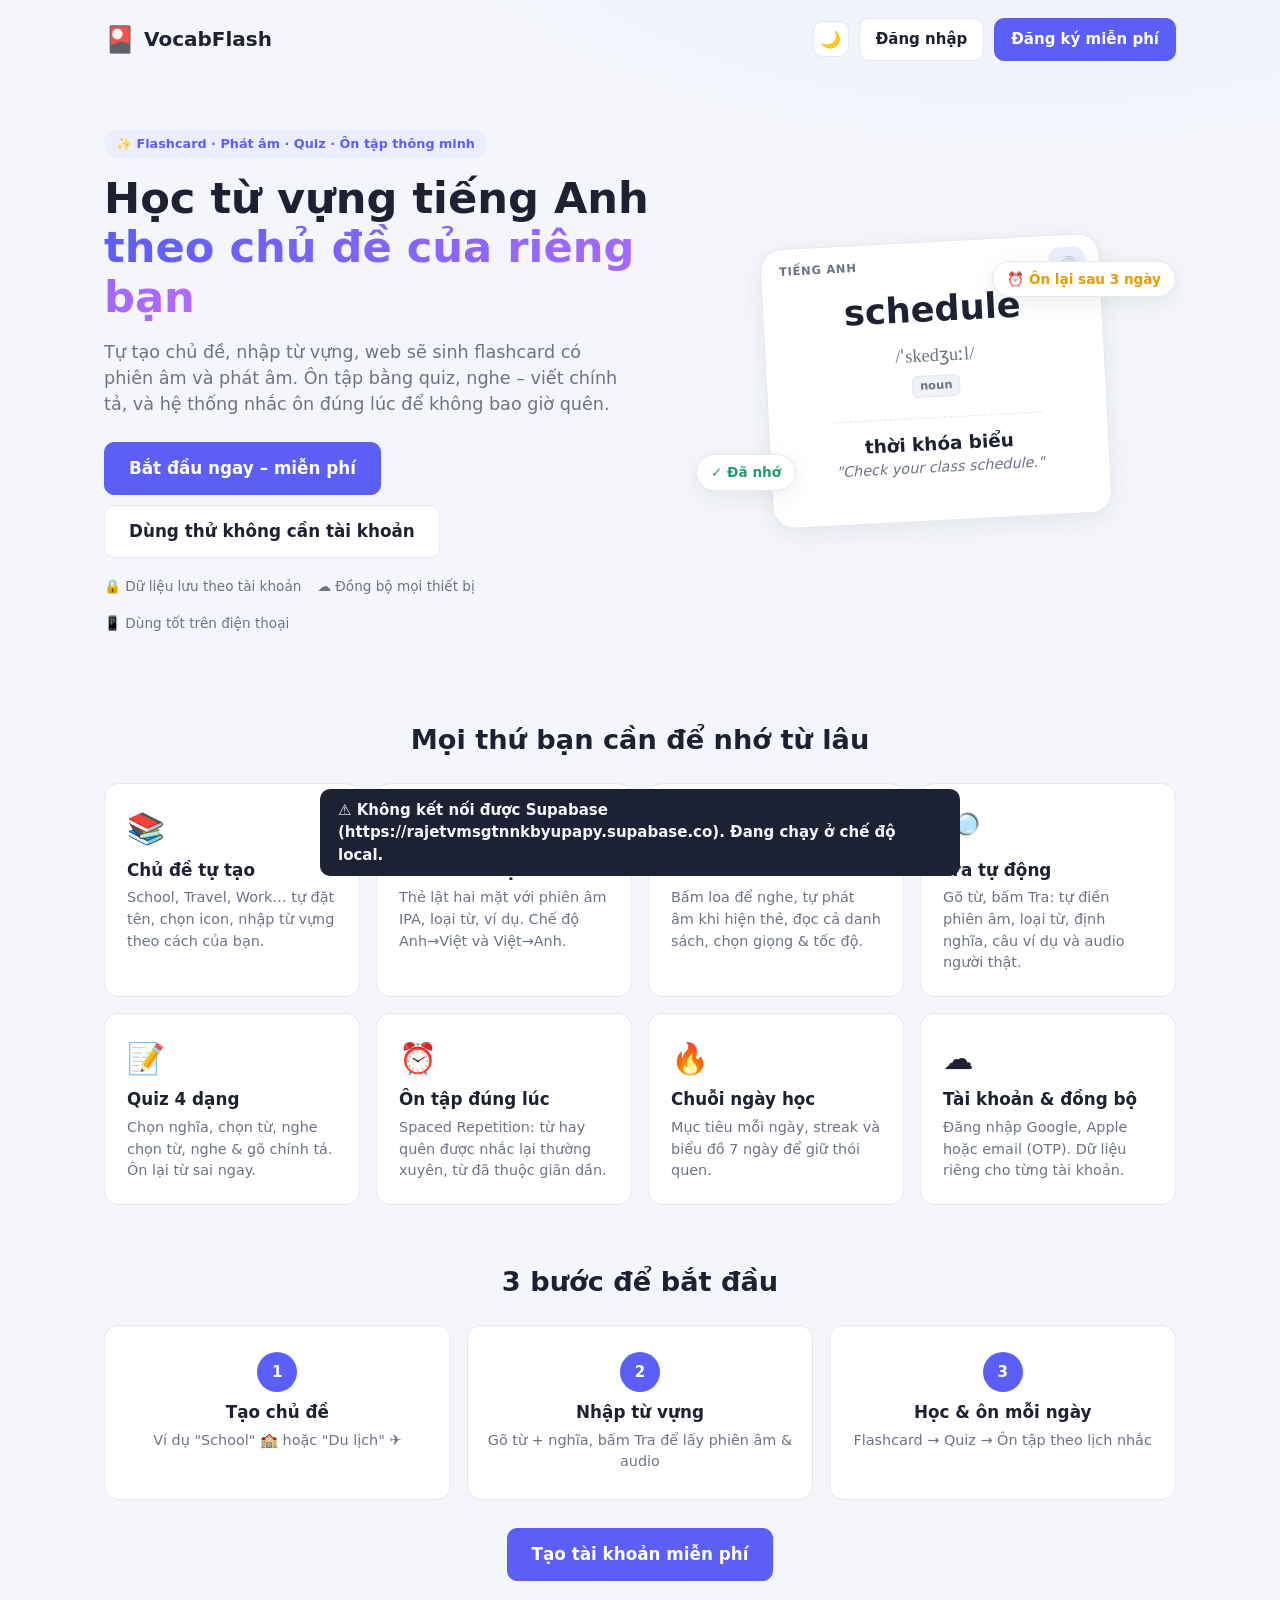
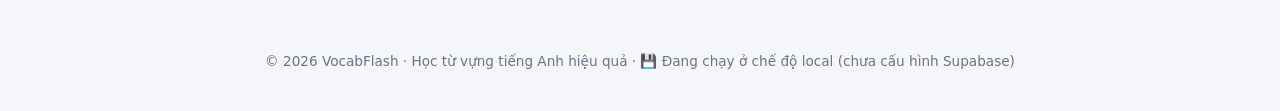
==== index.html @ 12f2288c "VocabFlash: web học từ vựng tiếng Anh (flashcard, quiz, audition, Supabase auth & sync) Co-Authored-" ====
<!DOCTYPE html>
<html lang="vi">
<head>
  <meta charset="UTF-8">
  <meta name="viewport" content="width=device-width, initial-scale=1.0">
  <meta name="description" content="VocabFlash – học từ vựng tiếng Anh theo chủ đề tự tạo với flashcard, phát âm, quiz và ôn tập thông minh.">
  <title>VocabFlash – Học từ vựng tiếng Anh</title>
  <link rel="icon" href="data:image/svg+xml,<svg xmlns='http://www.w3.org/2000/svg' viewBox='0 0 100 100'><text y='.9em' font-size='90'>🎴</text></svg>">
  <link rel="stylesheet" href="css/base.css">
  <link rel="stylesheet" href="css/layout.css">
  <link rel="stylesheet" href="css/views.css">
  <link rel="stylesheet" href="css/landing.css">
</head>
<body>
  <!-- Màn hình chờ trong lúc khôi phục phiên đăng nhập & tải dữ liệu -->
  <div id="splash"><div class="splash-logo">🎴</div><div class="splash-bar"><div></div></div></div>

  <!-- Trang công khai: giới thiệu / đăng nhập / đăng ký -->
  <div id="public" hidden></div>

  <!-- Ứng dụng (sau khi đăng nhập) -->
  <div class="app" id="app" hidden>
    <aside class="sidebar" id="sidebar">
      <div class="brand">
        <span class="brand-logo">🎴</span>
        <div>
          <div class="brand-name">VocabFlash</div>
          <div class="brand-sub">Học từ vựng tiếng Anh</div>
        </div>
      </div>

      <nav class="nav">
        <a href="#/" data-nav="home"><span>🏠</span> Trang chủ</a>
        <a href="#/review" data-nav="review"><span>⏰</span> Ôn tập hôm nay <b class="badge" id="dueBadge"></b></a>
        <a href="#/search" data-nav="search"><span>🔍</span> Tìm kiếm</a>
        <a href="#/leaderboard" data-nav="leaderboard"><span>🏆</span> Bảng xếp hạng</a>
        <a href="#/settings" data-nav="settings"><span>⚙️</span> Cài đặt</a>
      </nav>

      <div class="topics-head">
        <span>Chủ đề của tôi</span>
        <button class="btn-icon sm" id="btnNewTopic" title="Tạo chủ đề mới">＋</button>
      </div>
      <ul class="topic-list" id="topicList"></ul>

      <div class="sidebar-foot">
        <div class="sync-state" id="syncState"></div>
        <div class="user-card" id="userCard"></div>
      </div>
    </aside>

    <div class="sidebar-backdrop" id="sidebarBackdrop"></div>

    <main class="main">
      <header class="topbar">
        <button class="btn-icon" id="btnMenu" title="Menu">☰</button>
        <div class="topbar-title" id="topbarTitle">Trang chủ</div>
        <button class="btn-icon btn-theme" title="Đổi giao diện sáng/tối">🌙</button>
      </header>
      <section class="view" id="view"></section>
    </main>
  </div>

  <div id="modalRoot"></div>
  <div id="toast" class="toast"></div>

  <script type="module" src="js/main.js?v=6"></script>
</body>
</html>
---- css/base.css ----
/* ============ Tokens ============ */
:root {
  --bg: #f4f6fb;
  --surface: #ffffff;
  --surface-2: #f0f2f8;
  --border: #e3e7f0;
  --text: #1c2233;
  --muted: #6b7386;
  --primary: #5b5ff7;
  --primary-2: #7c7ffb;
  --primary-soft: #eceeff;
  --success: #22a06b;
  --success-soft: #e3f7ee;
  --danger: #e5484d;
  --danger-soft: #fde9ea;
  --warn: #e69b00;
  --warn-soft: #fff4d6;
  --shadow: 0 6px 24px rgba(28, 34, 51, 0.08);
  --radius: 14px;
  --sidebar-w: 270px;
}
:root[data-theme="dark"] {
  --bg: #0f1220;
  --surface: #181c2e;
  --surface-2: #20253a;
  --border: #2b3149;
  --text: #e8eaf3;
  --muted: #9aa1b8;
  --primary: #7f83ff;
  --primary-2: #9a9dff;
  --primary-soft: #262b4d;
  --success: #3ccf8a;
  --success-soft: #16352a;
  --danger: #ff6b70;
  --danger-soft: #3d1f22;
  --warn: #ffb52b;
  --warn-soft: #3d3012;
  --shadow: 0 6px 24px rgba(0, 0, 0, 0.35);
}

/* ============ Reset & typography ============ */
* { box-sizing: border-box; }
html, body { margin: 0; min-height: 100%; }
body {
  font-family: "Segoe UI", Inter, system-ui, -apple-system, Roboto, sans-serif;
  background: var(--bg);
  color: var(--text);
  font-size: 15px;
  line-height: 1.5;
}
a { color: inherit; text-decoration: none; }
button { font: inherit; cursor: pointer; }
input, select, textarea { font: inherit; color: inherit; }
h1, h2, h3 { margin: 0 0 .4em; line-height: 1.25; }
h1 { font-size: 1.7rem; }
h2 { font-size: 1.25rem; }
h3 { font-size: 1.05rem; }
p { margin: 0 0 .8em; }
code { background: var(--surface-2); padding: 1px 6px; border-radius: 5px; font-size: .9em; }
[hidden] { display: none !important; }
.muted { color: var(--muted); }
.small { font-size: .85rem; }
.ipa { font-family: "Charis SIL", "Doulos SIL", "Gentium Plus", "Times New Roman", serif; color: var(--muted); }
.mt { margin-top: 20px; }
.mb { margin-bottom: 20px; }
.row { display: flex; align-items: center; gap: 10px; flex-wrap: wrap; }
.row.nowrap { flex-wrap: nowrap; }
.row.between { justify-content: space-between; }
.stack { display: flex; flex-direction: column; gap: 14px; }
.grid { display: grid; gap: 16px; grid-template-columns: repeat(auto-fill, minmax(230px, 1fr)); }

/* ============ Buttons ============ */
.btn {
  display: inline-flex; align-items: center; gap: 8px;
  padding: 9px 16px; border-radius: 10px;
  border: 1px solid var(--border); background: var(--surface);
  color: var(--text); font-weight: 600; transition: .15s;
  white-space: nowrap;
}
.btn:hover { border-color: var(--primary-2); color: var(--primary); }
.btn:disabled, .btn.disabled { opacity: .5; cursor: not-allowed; }
.btn-primary { background: var(--primary); border-color: var(--primary); color: #fff; }
.btn-primary:hover { background: var(--primary-2); color: #fff; }
.btn-success { background: var(--success); border-color: var(--success); color: #fff; }
.btn-success:hover { filter: brightness(1.08); color: #fff; }
.btn-danger { background: var(--danger); border-color: var(--danger); color: #fff; }
.btn-danger:hover { filter: brightness(1.08); color: #fff; }
.btn-ghost { background: transparent; border-color: transparent; }
.btn-sm { padding: 6px 11px; font-size: .85rem; }
.btn-lg { padding: 13px 24px; font-size: 1.05rem; }
.btn-block { width: 100%; justify-content: center; padding: 12px; }
.btn-icon {
  width: 36px; height: 36px; border-radius: 10px;
  border: 1px solid var(--border); background: var(--surface);
  color: var(--text); display: inline-flex; align-items: center; justify-content: center;
  font-size: 1.05rem; transition: .15s; flex-shrink: 0;
}
.btn-icon:hover { border-color: var(--primary-2); color: var(--primary); }
.btn-icon.sm { width: 30px; height: 30px; font-size: .9rem; }
.btn-speak { color: var(--primary); border-color: transparent; background: var(--primary-soft); }
.btn-speak:hover { background: var(--primary); color: #fff; }
.btn-speak.playing { animation: pulse .8s infinite; }
@keyframes pulse { 0%,100% { transform: scale(1); } 50% { transform: scale(1.12); } }
.link { background: none; border: none; padding: 0; color: var(--primary); font-weight: 600; cursor: pointer; }
.link:hover { text-decoration: underline; }
.link:disabled { color: var(--muted); cursor: default; text-decoration: none; }

/* ============ Cards, badges, misc ============ */
.card { background: var(--surface); border: 1px solid var(--border); border-radius: var(--radius); padding: 20px; }
.pos { font-size: .72rem; padding: 1px 7px; border-radius: 6px; background: var(--surface-2); border: 1px solid var(--border); color: var(--muted); font-weight: 600; }
.lvl { display: inline-block; font-size: .72rem; padding: 2px 8px; border-radius: 999px; font-weight: 700; }
.lvl-0 { background: var(--surface-2); color: var(--muted); }
.lvl-1, .lvl-2 { background: var(--warn-soft); color: var(--warn); }
.lvl-3, .lvl-4 { background: var(--primary-soft); color: var(--primary); }
.lvl-5, .lvl-6 { background: var(--success-soft); color: var(--success); }
.kbd { font-family: monospace; font-size: .75rem; border: 1px solid var(--border); border-bottom-width: 2px; border-radius: 5px; padding: 0 5px; background: var(--surface-2); color: var(--text); }
.kbd.on-dark { background: rgba(255,255,255,.2); border-color: rgba(255,255,255,.35); color: #fff; }
.progress { height: 8px; background: var(--surface-2); border-radius: 999px; overflow: hidden; }
.progress > div { height: 100%; background: linear-gradient(90deg, var(--primary), var(--success)); border-radius: 999px; transition: width .4s; }
.empty-state { text-align: center; padding: 50px 20px; color: var(--muted); }
.empty-state .big { font-size: 3rem; margin-bottom: 8px; }
.plain-list { list-style: none; margin: 0; padding: 0; }
.plain-list li { display: flex; gap: 12px; align-items: center; padding: 10px 0; border-bottom: 1px solid var(--border); }
.plain-list li:last-child { border-bottom: none; }
.plain-list .info { flex: 1; min-width: 0; }
.avatar { border-radius: 50%; object-fit: cover; flex-shrink: 0; display: inline-flex; align-items: center; justify-content: center; }
.avatar-text { background: linear-gradient(135deg, var(--primary), #b06bff); color: #fff; font-weight: 700; }

/* ============ Forms ============ */
.field { display: flex; flex-direction: column; gap: 6px; margin-bottom: 14px; }
.field label { font-size: .85rem; font-weight: 600; color: var(--muted); }
.field input, .field select, .field textarea, .input {
  width: 100%; padding: 10px 12px; border-radius: 10px;
  border: 1px solid var(--border); background: var(--surface-2);
  outline: none; transition: .15s;
}
.field input:focus, .field select:focus, .field textarea:focus, .input:focus { border-color: var(--primary); background: var(--surface); }
.field textarea { min-height: 90px; resize: vertical; }
.field input[type="range"] { padding: 0; background: none; border: none; }
.form-grid { display: grid; grid-template-columns: 1fr 1fr; gap: 0 14px; }
.form-grid .full { grid-column: 1 / -1; }
.hint { font-size: .78rem; color: var(--muted); }
.emoji-picker { display: flex; flex-wrap: wrap; gap: 6px; }
.emoji-picker button { width: 38px; height: 38px; font-size: 1.3rem; border-radius: 9px; border: 1px solid var(--border); background: var(--surface-2); }
.emoji-picker button.active { border-color: var(--primary); background: var(--primary-soft); }
.check { display: flex; align-items: center; gap: 8px; font-size: .9rem; cursor: pointer; }
.check input { width: 17px; height: 17px; }

/* ============ Màn hình chờ ============ */
#splash { position: fixed; inset: 0; background: var(--bg); display: flex; flex-direction: column; align-items: center; justify-content: center; gap: 18px; z-index: 500; transition: opacity .3s; }
#splash.hide { opacity: 0; pointer-events: none; }
.splash-logo { font-size: 3.2rem; animation: float 1.6s ease-in-out infinite; }
.splash-bar { width: 140px; height: 5px; background: var(--surface-2); border-radius: 999px; overflow: hidden; }
.splash-bar > div { width: 40%; height: 100%; background: var(--primary); border-radius: 999px; animation: slide 1.1s ease-in-out infinite; }
@keyframes slide { 0% { transform: translateX(-100%); } 100% { transform: translateX(350%); } }
@keyframes float { 0%,100% { translate: 0 0; } 50% { translate: 0 -8px; } }

/* ============ Modal & toast ============ */
.modal-backdrop {
  position: fixed; inset: 0; background: rgba(10, 12, 25, .55);
  display: flex; align-items: center; justify-content: center; z-index: 100; padding: 16px;
  animation: fade .15s;
}
.modal {
  background: var(--surface); border-radius: 18px; width: 100%; max-width: 560px;
  max-height: 92vh; overflow-y: auto; padding: 24px; box-shadow: var(--shadow);
  animation: pop .18s;
}
.modal h2 { margin-bottom: 16px; }
.modal-actions { display: flex; justify-content: flex-end; gap: 10px; margin-top: 8px; flex-wrap: wrap; }
@keyframes fade { from { opacity: 0; } }
@keyframes pop { from { transform: translateY(12px) scale(.98); opacity: 0; } }

.toast {
  position: fixed; bottom: 24px; left: 50%; transform: translateX(-50%) translateY(20px);
  background: var(--text); color: var(--bg); padding: 10px 18px; border-radius: 10px;
  font-weight: 600; opacity: 0; pointer-events: none; transition: .25s; z-index: 200; max-width: 90vw;
}
.toast.show { opacity: 1; transform: translateX(-50%) translateY(0); }

@media (max-width: 860px) {
  .form-grid { grid-template-columns: 1fr; }
}
---- css/layout.css ----
/* ============ Khung ứng dụng: sidebar + nội dung ============ */
.app { display: flex; min-height: 100vh; }
.sidebar {
  width: var(--sidebar-w);
  background: var(--surface);
  border-right: 1px solid var(--border);
  display: flex;
  flex-direction: column;
  position: sticky;
  top: 0;
  height: 100vh;
  overflow-y: auto;
  flex-shrink: 0;
  z-index: 20;
}
.main { flex: 1; min-width: 0; display: flex; flex-direction: column; }
.topbar {
  display: flex; align-items: center; gap: 12px;
  padding: 12px 20px;
  background: var(--surface);
  border-bottom: 1px solid var(--border);
  position: sticky; top: 0; z-index: 10;
}
.topbar-title { flex: 1; font-weight: 600; font-size: 1.05rem; }
#btnMenu { display: none; }
.view { padding: 24px; max-width: 1100px; width: 100%; margin: 0 auto; }

/* Sidebar */
.brand { display: flex; align-items: center; gap: 12px; padding: 18px 20px 12px; }
.brand-logo { font-size: 2rem; }
.brand-name { font-weight: 700; font-size: 1.15rem; }
.brand-sub { font-size: .8rem; color: var(--muted); }
.nav { padding: 6px 12px; display: flex; flex-direction: column; gap: 2px; }
.nav a, .topic-list a {
  display: flex; align-items: center; gap: 10px;
  padding: 9px 12px; border-radius: 10px;
  color: var(--text); font-weight: 500;
}
.nav a:hover, .topic-list a:hover { background: var(--surface-2); }
.nav a.active, .topic-list a.active { background: var(--primary-soft); color: var(--primary); }
.badge {
  margin-left: auto; background: var(--danger); color: #fff;
  border-radius: 999px; padding: 0 8px; font-size: .75rem; font-weight: 700; line-height: 20px;
}
.badge:empty { display: none; }
.topics-head {
  display: flex; align-items: center; justify-content: space-between;
  padding: 18px 20px 6px; font-size: .78rem; font-weight: 700;
  color: var(--muted); text-transform: uppercase; letter-spacing: .06em;
}
.topic-list { list-style: none; margin: 0; padding: 0 12px 12px; flex: 1; }
.topic-list .t-icon { font-size: 1.15rem; width: 26px; text-align: center; }
.topic-list .t-name { flex: 1; overflow: hidden; text-overflow: ellipsis; white-space: nowrap; }
.topic-list .t-count { font-size: .75rem; color: var(--muted); }
.topic-list .empty { padding: 8px 12px; color: var(--muted); font-size: .85rem; }

.sidebar-foot { border-top: 1px solid var(--border); padding: 10px 12px 14px; margin-top: auto; }
.sync-state { font-size: .75rem; color: var(--muted); padding: 4px 8px 8px; display: flex; gap: 6px; align-items: center; }
.sync-state[data-state="error"] { color: var(--danger); cursor: pointer; }
.sync-state[data-state="synced"] { color: var(--success); }
.user-card { display: flex; align-items: center; gap: 6px; }
.user-link { display: flex; align-items: center; gap: 10px; flex: 1; min-width: 0; padding: 6px 8px; border-radius: 10px; }
.user-link:hover { background: var(--surface-2); }
.user-info { display: flex; flex-direction: column; min-width: 0; line-height: 1.25; }
.user-info b { font-size: .9rem; overflow: hidden; text-overflow: ellipsis; white-space: nowrap; }
.user-info small { font-size: .74rem; color: var(--muted); overflow: hidden; text-overflow: ellipsis; white-space: nowrap; }

/* ============ Responsive ============ */
@media (max-width: 860px) {
  .sidebar { position: fixed; left: 0; top: 0; transform: translateX(-100%); transition: transform .25s; box-shadow: var(--shadow); }
  .sidebar.open { transform: translateX(0); }
  .sidebar-backdrop { position: fixed; inset: 0; background: rgba(0,0,0,.4); z-index: 15; display: none; }
  .sidebar-backdrop.show { display: block; }
  #btnMenu { display: inline-flex; }
  .view { padding: 16px; }
}
---- css/views.css ----
/* ============ Chung cho các trang ============ */
.page-head { display: flex; align-items: flex-start; justify-content: space-between; gap: 16px; flex-wrap: wrap; margin-bottom: 20px; }
.page-head h1 { display: flex; align-items: center; gap: 10px; }
.toolbar { display: flex; gap: 10px; flex-wrap: wrap; align-items: center; margin-bottom: 16px; }
.toolbar .input { max-width: 300px; }
.toolbar select.input { max-width: 190px; width: auto; }

/* ============ Trang chủ ============ */
.stats { display: grid; grid-template-columns: repeat(auto-fit, minmax(150px, 1fr)); gap: 14px; margin-bottom: 24px; }
.stat { background: var(--surface); border: 1px solid var(--border); border-radius: var(--radius); padding: 16px 18px; }
.stat .n { font-size: 1.8rem; font-weight: 700; line-height: 1.1; }
.stat .l { font-size: .82rem; color: var(--muted); margin-top: 4px; }
.stat.accent .n { color: var(--primary); }
.stat.good .n { color: var(--success); }
.stat.warn .n { color: var(--warn); }

.dash-grid { display: grid; grid-template-columns: 1fr 1fr; gap: 16px; margin-bottom: 20px; }
.goal-card { display: flex; align-items: center; gap: 20px; }
.goal-ring {
  --p: 0; width: 104px; height: 104px; border-radius: 50%; flex-shrink: 0;
  background: conic-gradient(var(--primary) calc(var(--p) * 1%), var(--surface-2) 0);
  display: grid; place-items: center;
}
.goal-ring > div { width: 82px; height: 82px; border-radius: 50%; background: var(--surface); display: flex; flex-direction: column; align-items: center; justify-content: center; line-height: 1; }
.goal-ring b { font-size: 1.5rem; }
.goal-ring small { color: var(--muted); font-size: .75rem; margin-top: 3px; }
.streak { margin-top: 6px; font-weight: 600; color: var(--warn); }
.week-bars { display: flex; gap: 8px; align-items: flex-end; height: 110px; padding-top: 6px; }
.week-bars .wb { flex: 1; display: flex; flex-direction: column; align-items: center; justify-content: flex-end; height: 100%; gap: 6px; }
.week-bars .bar { width: 100%; max-width: 34px; background: var(--primary-soft); border-radius: 6px 6px 3px 3px; min-height: 4px; transition: height .4s; }
.week-bars .wb.today .bar { background: var(--primary); }
.week-bars span { font-size: .72rem; color: var(--muted); }

.topic-card { cursor: pointer; transition: .15s; display: flex; flex-direction: column; gap: 10px; }
.topic-card:hover { transform: translateY(-2px); box-shadow: var(--shadow); border-color: var(--primary-2); }
.topic-card .icon { font-size: 2.2rem; }
.topic-card .name { font-weight: 700; font-size: 1.05rem; }
.topic-card .desc { color: var(--muted); font-size: .85rem; min-height: 1.3em; }
.topic-card .meta { display: flex; justify-content: space-between; font-size: .8rem; color: var(--muted); }

/* ============ Bảng từ vựng ============ */
.table-wrap { overflow-x: auto; background: var(--surface); border: 1px solid var(--border); border-radius: var(--radius); }
table { width: 100%; border-collapse: collapse; min-width: 720px; }
th, td { padding: 11px 14px; text-align: left; border-bottom: 1px solid var(--border); vertical-align: top; }
th { font-size: .78rem; text-transform: uppercase; letter-spacing: .05em; color: var(--muted); background: var(--surface-2); }
tr:last-child td { border-bottom: none; }
tbody tr:hover { background: var(--surface-2); }
td .word { font-weight: 700; font-size: 1.02rem; }
td .ex { font-size: .85rem; color: var(--muted); font-style: italic; }
td .actions { display: flex; gap: 6px; }

/* ============ Flashcard ============ */
.fc-wrap { max-width: 680px; margin: 0 auto; }
.fc-top { display: flex; justify-content: space-between; align-items: center; margin-bottom: 14px; flex-wrap: wrap; gap: 10px; }
.fc-scene { perspective: 1400px; height: 340px; margin: 10px 0 18px; }
.fc-card { position: relative; width: 100%; height: 100%; cursor: pointer; transform-style: preserve-3d; transition: transform .55s cubic-bezier(.4,.2,.2,1); }
.fc-card.flipped { transform: rotateY(180deg); }
.fc-face {
  position: absolute; inset: 0; backface-visibility: hidden; -webkit-backface-visibility: hidden;
  background: var(--surface); border: 1px solid var(--border); border-radius: 22px;
  box-shadow: var(--shadow); padding: 30px;
  display: flex; flex-direction: column; align-items: center; justify-content: center; text-align: center; gap: 8px;
}
.fc-face.back { transform: rotateY(180deg); background: linear-gradient(160deg, var(--surface), var(--primary-soft)); }
.fc-face .tag { position: absolute; top: 14px; left: 18px; font-size: .75rem; color: var(--muted); font-weight: 600; text-transform: uppercase; letter-spacing: .06em; }
.fc-face .w { font-size: 2.4rem; font-weight: 800; line-height: 1.15; overflow-wrap: anywhere; }
.fc-face .w.long { font-size: 1.8rem; }
.fc-face .w.xlong { font-size: 1.35rem; }
.fc-face .m.long { font-size: 1.3rem; }
.fc-face .m.xlong { font-size: 1.1rem; }
.fc-face .ipa { font-size: 1.25rem; }
.fc-face .m { font-size: 1.6rem; font-weight: 700; }
.fc-face .ex { color: var(--muted); font-style: italic; margin-top: 6px; }
.fc-face .exvi { color: var(--muted); font-size: .9rem; }
.fc-face .hint { position: absolute; bottom: 12px; font-size: .75rem; color: var(--muted); }
.fc-controls { display: flex; justify-content: center; gap: 10px; flex-wrap: wrap; }
.fc-rate { display: flex; justify-content: center; gap: 12px; margin-top: 14px; }
.fc-rate .btn { min-width: 150px; justify-content: center; }
.fc-done { text-align: center; padding: 40px 20px; }
.fc-done .big { font-size: 3.5rem; }

/* ============ Quiz ============ */
.quiz-wrap { max-width: 720px; margin: 0 auto; }
.mode-grid { display: grid; grid-template-columns: repeat(auto-fill, minmax(200px, 1fr)); gap: 12px; }
.mode-card { cursor: pointer; text-align: left; border: 2px solid var(--border); background: var(--surface); border-radius: var(--radius); padding: 16px; transition: .15s; color: var(--text); }
.mode-card:hover, .mode-card.active { border-color: var(--primary); background: var(--primary-soft); }
.mode-card .ic { font-size: 1.8rem; }
.mode-card .t { font-weight: 700; margin-top: 6px; }
.mode-card .d { font-size: .82rem; color: var(--muted); }
.q-card { text-align: center; padding: 34px 24px; }
.q-prompt { font-size: 2rem; font-weight: 800; margin: 8px 0; display: flex; align-items: center; justify-content: center; gap: 10px; flex-wrap: wrap; line-height: 1.2; }
.q-prompt.long { font-size: 1.5rem; }
.q-prompt.xlong { font-size: 1.2rem; }
.q-big-speak { width: 64px; height: 64px; font-size: 1.8rem; border-radius: 50%; }
.q-sub { color: var(--muted); font-size: 1rem; margin-bottom: 20px; }
.q-options { display: grid; grid-template-columns: 1fr 1fr; gap: 10px; margin-top: 10px; }
.q-opt { display: flex; align-items: center; gap: 10px; padding: 12px 14px; border-radius: 12px; border: 2px solid var(--border); background: var(--surface-2); color: var(--text); font-weight: 600; font-size: 1rem; transition: .15s; text-align: left; }
.q-opt .q-num { width: 24px; height: 24px; border-radius: 7px; background: var(--surface); border: 1px solid var(--border); font-size: .75rem; display: inline-flex; align-items: center; justify-content: center; color: var(--muted); flex-shrink: 0; }
.q-opt:hover:not(:disabled) { border-color: var(--primary); }
.q-opt.correct { border-color: var(--success); background: var(--success-soft); color: var(--success); }
.q-opt.wrong { border-color: var(--danger); background: var(--danger-soft); color: var(--danger); }
.q-opt:disabled { cursor: default; }
.q-input { font-size: 1.4rem; text-align: center; padding: 14px; max-width: 420px; margin: 0 auto; }
.q-input.is-ok { border-color: var(--success); background: var(--success-soft); }
.q-input.is-bad { border-color: var(--danger); background: var(--danger-soft); }

/* Ô phản hồi sau khi trả lời + nút câu tiếp */
.q-feedback {
  display: flex; align-items: center; justify-content: space-between; gap: 16px;
  margin-top: 22px; padding: 14px 18px; border-radius: 14px; text-align: left;
  border: 1px solid; animation: pop .2s;
}
.q-feedback.ok { background: var(--success-soft); border-color: var(--success); }
.q-feedback.bad { background: var(--danger-soft); border-color: var(--danger); }
.q-feedback .q-fb-title { font-weight: 700; font-size: 1.05rem; }
.q-feedback.ok .q-fb-title { color: var(--success); }
.q-feedback.bad .q-fb-title { color: var(--danger); }
.q-feedback .q-fb-ans { font-size: .92rem; margin-top: 2px; }
.q-feedback .btn { flex-shrink: 0; padding: 11px 20px; }

.result-score { font-size: 3.6rem; font-weight: 800; color: var(--primary); }
.result-list { text-align: left; margin-top: 16px; }

/* ============ Tìm kiếm / hồ sơ ============ */
.topic-tag { font-size: .75rem; color: var(--primary); font-weight: 600; }
.profile-head { display: flex; align-items: center; gap: 20px; flex-wrap: wrap; }

@media (max-width: 860px) {
  .dash-grid { grid-template-columns: 1fr; }
  .q-options { grid-template-columns: 1fr; }
  .q-feedback { flex-direction: column; align-items: stretch; }
  .q-feedback .btn { justify-content: center; }
  .fc-scene { height: 300px; }
  .fc-face .w { font-size: 1.9rem; }
  .fc-rate .btn { min-width: 0; flex: 1; }
}

/* ============ Tính năng bổ sung ============ */
mark { background: var(--warn-soft); color: inherit; border-radius: 3px; padding: 0 2px; }
.star { color: var(--muted); border-color: transparent; background: transparent; font-size: 1rem; }
.star.on { color: var(--warn); }
.star:hover { border-color: var(--warn); color: var(--warn); }
.fc-tools { position: absolute; top: 12px; right: 14px; display: flex; gap: 8px; align-items: center; }
.fc-tools .star { background: var(--surface-2); border: 1px solid var(--border); font-size: 1.15rem; }
.fc-tools .star.on { background: var(--warn-soft); border-color: var(--warn); }
.mic-row { display: flex; align-items: center; gap: 10px; margin-top: 14px; flex-wrap: wrap; justify-content: center; }
.mic-result { font-size: .85rem; color: var(--muted); }
.mic-result.ok { color: var(--success); font-weight: 600; }
.mic-result.bad { color: var(--danger); }
.btn.listening { border-color: var(--danger); color: var(--danger); animation: pulse .9s infinite; }
.quick-actions { display: flex; gap: 10px; flex-wrap: wrap; }
.qa { display: inline-flex; align-items: center; gap: 8px; padding: 9px 14px; border-radius: 999px; border: 1px solid var(--border); background: var(--surface); color: var(--text); font-weight: 600; font-size: .9rem; cursor: pointer; transition: .15s; }
.qa:hover { border-color: var(--primary); color: var(--primary); }
.qa span { font-size: 1.1rem; }
.qa small { background: var(--surface-2); border-radius: 999px; padding: 0 7px; font-size: .75rem; color: var(--muted); }
.cloze-sentence { font-size: 1.35rem; font-weight: 600; line-height: 1.5; margin: 8px 0 10px; }
.cloze-blank { display: inline-block; border-bottom: 3px solid var(--primary); color: var(--primary); letter-spacing: 2px; padding: 0 4px; }
.lib-grid { display: grid; gap: 10px; }
.lib-card { display: flex; align-items: center; gap: 12px; padding: 12px 14px; border: 1px solid var(--border); border-radius: 12px; background: var(--surface-2); }
.lib-ic { font-size: 1.8rem; }
.lib-info { flex: 1; min-width: 0; }
.match-grid { display: grid; grid-template-columns: repeat(4, 1fr); gap: 10px; }
.match-card { min-height: 72px; padding: 10px; border-radius: 12px; border: 2px solid var(--border); background: var(--surface); color: var(--text); font-weight: 600; font-size: .95rem; transition: .15s; display: flex; align-items: center; justify-content: center; text-align: center; line-height: 1.3; }
.match-card.en { background: var(--primary-soft); }
.match-card:hover { border-color: var(--primary); }
.match-card.sel { border-color: var(--primary); box-shadow: 0 0 0 3px var(--primary-soft); transform: scale(1.03); }
.match-card.bad { border-color: var(--danger); background: var(--danger-soft); animation: shake .35s; }
.match-card.done { opacity: 0; pointer-events: none; transform: scale(.85); transition: .4s; }
@keyframes shake { 0%,100% { transform: translateX(0); } 25% { transform: translateX(-5px); } 75% { transform: translateX(5px); } }
@media (max-width: 860px) { .match-grid { grid-template-columns: repeat(3, 1fr); } .match-card { font-size: .85rem; min-height: 64px; } }

/* Segmented control */
.seg { display: inline-flex; background: var(--surface-2); border-radius: 12px; padding: 4px; gap: 2px; }
.seg button { border: none; background: transparent; color: var(--muted); font-weight: 600; padding: 7px 14px; border-radius: 9px; display: inline-flex; align-items: center; gap: 6px; }
.seg button small { background: var(--surface); border-radius: 999px; padding: 0 7px; font-size: .72rem; }
.seg button.active { background: var(--surface); color: var(--text); box-shadow: 0 1px 4px rgba(0,0,0,.08); }
.seg button.active small { background: var(--primary-soft); color: var(--primary); }
/* Bảng xếp hạng */
.lb-list { list-style: none; margin: 0; padding: 0; }
.lb-list li { display: flex; align-items: center; gap: 12px; padding: 10px 12px; border-radius: 12px; }
.lb-list li:nth-child(odd) { background: var(--surface-2); }
.lb-list li.me { outline: 2px solid var(--primary); background: var(--primary-soft); }
.lb-rank { width: 34px; text-align: center; font-weight: 800; font-size: 1.05rem; color: var(--muted); }
.lb-rank.top { font-size: 1.4rem; }
.lb-name { flex: 1; min-width: 0; overflow: hidden; text-overflow: ellipsis; white-space: nowrap; font-weight: 600; }
.lb-name small { display: block; color: var(--muted); font-weight: 400; font-size: .75rem; }
.lb-score { font-weight: 800; color: var(--primary); font-size: 1.05rem; white-space: nowrap; }
.lb-score small { color: var(--muted); font-weight: 500; font-size: .75rem; }

/* ============ Audition ============ */
.audition-btn { display: flex; align-items: center; gap: 16px; padding: 14px 18px; margin: -6px 0 18px; border-radius: 16px;
  background: linear-gradient(120deg, var(--primary), #b06bff); color: #fff; box-shadow: 0 8px 24px rgba(91, 95, 247, .3); transition: .15s; }
.audition-btn:hover { transform: translateY(-2px); box-shadow: 0 12px 28px rgba(91, 95, 247, .4); }
.audition-btn.disabled { opacity: .5; pointer-events: none; }
.audition-btn .au-ic { font-size: 2rem; }
.audition-btn .au-text { flex: 1; display: flex; flex-direction: column; line-height: 1.3; }
.audition-btn .au-text small { opacity: .85; font-size: .8rem; }
.audition-btn .au-go { background: rgba(255,255,255,.2); border: 1px solid rgba(255,255,255,.4); border-radius: 999px; padding: 8px 16px; font-weight: 700; white-space: nowrap; }
.au-stage { text-align: center; padding: 40px 24px; margin: 18px 0; border-radius: 22px; transition: .3s; }
.au-stage.speaking { border-color: var(--primary); box-shadow: 0 0 0 4px var(--primary-soft); }
.au-word { font-size: 2.6rem; font-weight: 800; line-height: 1.15; overflow-wrap: anywhere; }
.au-word.long { font-size: 1.9rem; } .au-word.xlong { font-size: 1.4rem; }
.au-stage .ipa { font-size: 1.3rem; margin-top: 4px; }
.au-meaning { margin-top: 10px; font-size: 1.15rem; color: var(--muted); }
.au-dots { display: flex; justify-content: center; gap: 8px; margin-top: 18px; }
.au-dots span { width: 12px; height: 12px; border-radius: 50%; background: var(--surface-2); border: 1px solid var(--border); transition: .2s; }
.au-dots span.on { background: var(--primary); border-color: var(--primary); transform: scale(1.15); }
.au-controls { display: flex; justify-content: center; align-items: center; gap: 16px; margin-bottom: 18px; }
.au-controls .btn-icon { width: 48px; height: 48px; font-size: 1.3rem; border-radius: 50%; }
.au-play { width: 68px !important; height: 68px !important; font-size: 1.8rem !important; background: var(--primary); color: #fff; border-color: var(--primary); }
.au-play:hover { background: var(--primary-2); color: #fff; }
.au-play.playing { animation: pulse 1.2s infinite; }
.au-settings { display: grid; gap: 12px; }
.au-set label { font-size: .85rem; font-weight: 600; color: var(--muted); display: block; margin-bottom: 4px; }
.au-set input[type="range"] { width: 100%; }
.au-set.row { gap: 8px 20px; }
.au-set.row label.check { display: flex; margin: 0; color: var(--text); font-weight: 500; }
@media (max-width: 860px) { .audition-btn { flex-wrap: wrap; } .audition-btn .au-go { width: 100%; text-align: center; } }
---- css/landing.css ----
/* ============ Trang giới thiệu ============ */
body.public { background: radial-gradient(1200px 600px at 80% -10%, var(--primary-soft), transparent 60%), var(--bg); }
#public { max-width: 1120px; margin: 0 auto; padding: 0 24px 40px; }
.land-nav { display: flex; align-items: center; justify-content: space-between; padding: 18px 0; gap: 12px; flex-wrap: wrap; }
.land-brand { display: inline-flex; align-items: center; gap: 8px; font-weight: 800; font-size: 1.25rem; }
.land-brand span { font-size: 1.6rem; }

.hero { display: grid; grid-template-columns: 1.15fr 1fr; gap: 40px; align-items: center; padding: 50px 0 60px; }
.pill { display: inline-block; font-size: .8rem; font-weight: 600; color: var(--primary); background: var(--primary-soft); border-radius: 999px; padding: 5px 12px; margin-bottom: 16px; }
.hero h1 { font-size: 2.7rem; line-height: 1.15; margin-bottom: 16px; }
.hero .grad { background: linear-gradient(90deg, var(--primary), #b06bff); -webkit-background-clip: text; background-clip: text; color: transparent; }
.hero p { font-size: 1.1rem; color: var(--muted); max-width: 520px; }
.hero-cta { margin-top: 24px; }
.hero-proof { margin-top: 18px; gap: 16px; }

.hero-card { position: relative; display: flex; justify-content: center; }
.demo-card {
  position: relative; width: 340px; height: 280px; background: var(--surface); border: 1px solid var(--border);
  border-radius: 22px; box-shadow: var(--shadow); padding: 30px; display: flex; flex-direction: column; align-items: center; justify-content: center; gap: 6px;
  transform: rotate(-3deg); animation: float 5s ease-in-out infinite;
}
.demo-card .tag { position: absolute; top: 14px; left: 18px; font-size: .72rem; color: var(--muted); font-weight: 700; letter-spacing: .06em; }
.demo-card .speak { position: absolute; top: 12px; right: 14px; width: 36px; height: 36px; border-radius: 10px; background: var(--primary-soft); color: var(--primary); display: grid; place-items: center; }
.demo-card .w { font-size: 2.2rem; font-weight: 800; }
.demo-card .ipa { font-size: 1.15rem; }
.demo-back { margin-top: 14px; padding-top: 12px; border-top: 1px dashed var(--border); text-align: center; }
.demo-back .m { font-weight: 700; font-size: 1.15rem; }
.demo-back .ex { color: var(--muted); font-style: italic; font-size: .9rem; }
.demo-chip { position: absolute; background: var(--surface); border: 1px solid var(--border); border-radius: 999px; padding: 7px 14px; font-weight: 700; font-size: .85rem; box-shadow: var(--shadow); }
.demo-chip.c1 { left: 0; bottom: 30px; color: var(--success); animation: float 4s ease-in-out infinite reverse; }
.demo-chip.c2 { right: 0; top: 20px; color: var(--warn); animation: float 6s ease-in-out infinite; }

.features, .how { padding: 30px 0; }
.features h2, .how h2 { text-align: center; font-size: 1.7rem; margin-bottom: 26px; }
.feature-grid { display: grid; grid-template-columns: repeat(auto-fill, minmax(240px, 1fr)); gap: 16px; }
.feature { background: var(--surface); border: 1px solid var(--border); border-radius: var(--radius); padding: 22px; transition: .15s; }
.feature:hover { transform: translateY(-3px); box-shadow: var(--shadow); }
.feature .ic { font-size: 1.9rem; margin-bottom: 8px; }
.feature p { color: var(--muted); font-size: .9rem; margin: 0; }
.steps { display: grid; grid-template-columns: repeat(3, 1fr); gap: 16px; }
.step { text-align: center; background: var(--surface); border: 1px solid var(--border); border-radius: var(--radius); padding: 26px 18px; }
.step span { display: inline-grid; place-items: center; width: 40px; height: 40px; border-radius: 50%; background: var(--primary); color: #fff; font-weight: 800; margin-bottom: 10px; }
.step p { color: var(--muted); font-size: .9rem; margin: 0; }
.land-footer { text-align: center; padding: 40px 0 0; }

/* ============ Đăng nhập / đăng ký ============ */
.auth-wrap { max-width: 440px; margin: 0 auto; padding: 40px 0; display: flex; flex-direction: column; align-items: center; gap: 22px; }
.auth-card { width: 100%; background: var(--surface); border: 1px solid var(--border); border-radius: 20px; padding: 26px; box-shadow: var(--shadow); }
.auth-tabs { display: flex; background: var(--surface-2); border-radius: 12px; padding: 4px; margin-bottom: 20px; }
.auth-tabs a { flex: 1; text-align: center; padding: 8px; border-radius: 9px; font-weight: 600; color: var(--muted); }
.auth-tabs a.active { background: var(--surface); color: var(--text); box-shadow: 0 1px 4px rgba(0,0,0,.08); }
.providers { display: flex; flex-direction: column; gap: 10px; margin-top: 18px; }
.btn-provider { justify-content: center; padding: 11px; }
.divider { display: flex; align-items: center; gap: 12px; margin: 18px 0 14px; color: var(--muted); font-size: .8rem; }
.divider::before, .divider::after { content: ""; flex: 1; height: 1px; background: var(--border); }
.method-toggle { display: flex; gap: 8px; margin-bottom: 14px; }
.method-toggle button { flex: 1; padding: 8px; border-radius: 10px; border: 1px solid var(--border); background: var(--surface-2); color: var(--muted); font-weight: 600; font-size: .85rem; }
.method-toggle button.active { border-color: var(--primary); background: var(--primary-soft); color: var(--primary); }
.otp-head { font-size: .9rem; margin-bottom: 12px; color: var(--muted); }
.otp-input { text-align: center; font-size: 1.5rem; letter-spacing: .35em; font-weight: 700; }
.demo-otp { background: var(--warn-soft); color: var(--warn); border-radius: 10px; padding: 10px 12px; font-size: .9rem; margin-bottom: 12px; }
.demo-otp b { font-size: 1.15rem; letter-spacing: .15em; }
.auth-msg { margin-top: 12px; padding: 10px 12px; border-radius: 10px; font-size: .9rem; font-weight: 600; }
.auth-msg.error { background: var(--danger-soft); color: var(--danger); }
.auth-msg.ok { background: var(--success-soft); color: var(--success); }
.auth-foot { margin-top: 18px; text-align: center; font-size: .88rem; color: var(--muted); display: flex; justify-content: center; gap: 8px; flex-wrap: wrap; }
.auth-foot a { color: var(--primary); font-weight: 600; }
.auth-mode { text-align: center; max-width: 440px; }
#authForm .hint { text-align: center; margin: 10px 0 0; }

@media (max-width: 860px) {
  #public { padding: 0 16px 30px; }
  .hero { grid-template-columns: 1fr; padding: 24px 0 40px; gap: 30px; }
  .hero h1 { font-size: 2rem; }
  .hero-card { order: -1; }
  .demo-card { width: 300px; height: 250px; }
  .steps { grid-template-columns: 1fr; }
  .land-nav nav .btn:not(.btn-primary) { display: none; }
}
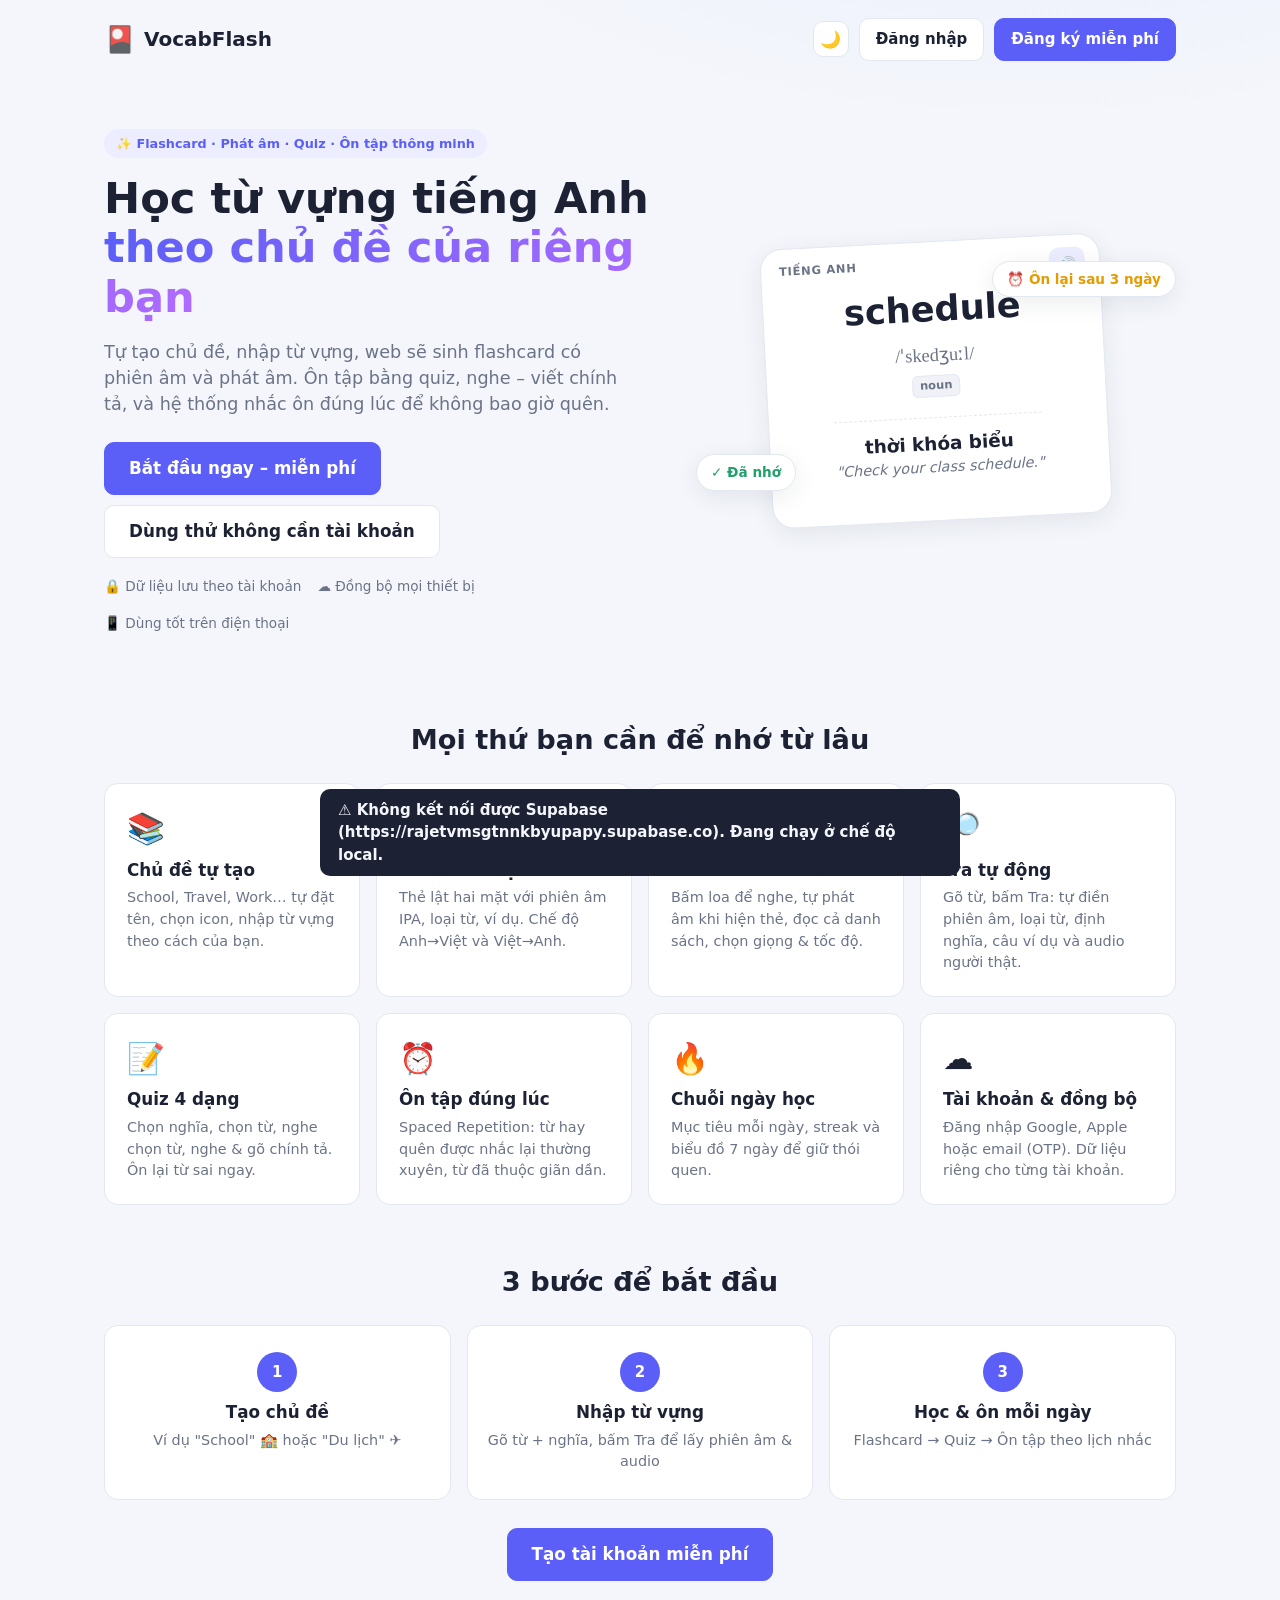
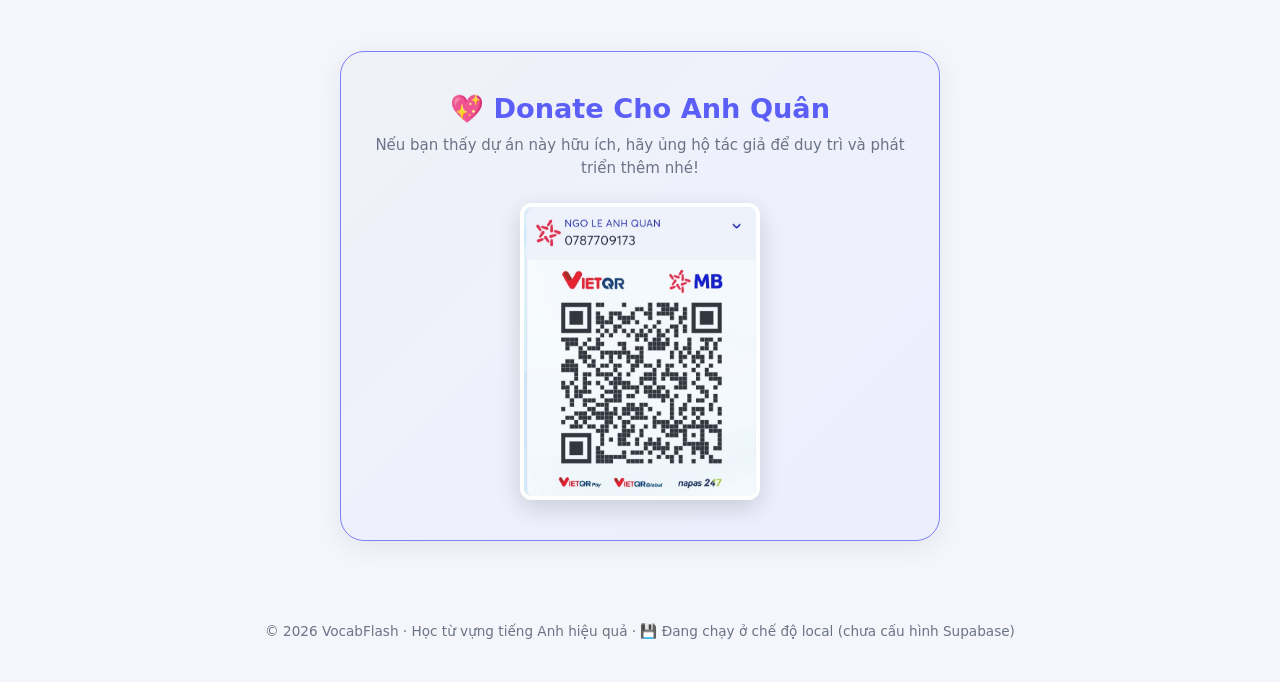
==== commit 41b98625: "Thêm ngữ pháp 13 thì, chợ chủ đề, AI trích xuất từ, gõ chính tả, extension Chrome, xoá nhiều - Ngữ p" ====
--- a/index.html
+++ b/index.html
@@ -30,9 +30,16 @@
       </div>
 
       <nav class="nav">
+        <div class="nav-head">📖 Từ vựng</div>
         <a href="#/" data-nav="home"><span>🏠</span> Trang chủ</a>
         <a href="#/review" data-nav="review"><span>⏰</span> Ôn tập hôm nay <b class="badge" id="dueBadge"></b></a>
         <a href="#/search" data-nav="search"><span>🔍</span> Tìm kiếm</a>
+        <a href="#/explore" data-nav="explore"><span>🌍</span> Chợ chủ đề</a>
+        <a href="#/ai" data-nav="ai"><span>✨</span> AI trích xuất từ</a>
+        <a href="#/inbox" data-nav="inbox"><span>📥</span> Hộp thư từ <b class="badge" id="inboxBadge"></b></a>
+        <div class="nav-head">📐 Ngữ pháp</div>
+        <a href="#/grammar" data-nav="grammar"><span>📚</span> 13 thì cơ bản</a>
+        <div class="nav-head">Khác</div>
         <a href="#/leaderboard" data-nav="leaderboard"><span>🏆</span> Bảng xếp hạng</a>
         <a href="#/settings" data-nav="settings"><span>⚙️</span> Cài đặt</a>
       </nav>
@@ -64,6 +71,7 @@
   <div id="modalRoot"></div>
   <div id="toast" class="toast"></div>
 
-  <script type="module" src="js/main.js?v=6"></script>
+  <script src="js/secrets.js?v=9"></script>
+  <script type="module" src="js/main.js?v=9"></script>
 </body>
 </html>
--- a/css/base.css
+++ b/css/base.css
@@ -106,7 +106,9 @@
 .link:disabled { color: var(--muted); cursor: default; text-decoration: none; }
 
 /* ============ Cards, badges, misc ============ */
-.card { background: var(--surface); border: 1px solid var(--border); border-radius: var(--radius); padding: 20px; }
+.card { background: var(--surface); border: 1px solid var(--border); border-radius: var(--radius); padding: 20px; transition: transform 0.25s cubic-bezier(0.4, 0, 0.2, 1), box-shadow 0.25s cubic-bezier(0.4, 0, 0.2, 1), border-color 0.25s; }
+/* Hiệu ứng nhấc thẻ chỉ áp dụng cho các thẻ bấm được (chủ đề, thì, chợ, donate) – không áp dụng cho thẻ quiz / audition / cài đặt */
+.topic-card:hover, .tense-card:hover, .ex-card:hover, .section-link:hover, .donate-card:hover { transform: translateY(-4px); box-shadow: var(--shadow); border-color: rgba(124, 127, 251, 0.3); }
 .pos { font-size: .72rem; padding: 1px 7px; border-radius: 6px; background: var(--surface-2); border: 1px solid var(--border); color: var(--muted); font-weight: 600; }
 .lvl { display: inline-block; font-size: .72rem; padding: 2px 8px; border-radius: 999px; font-weight: 700; }
 .lvl-0 { background: var(--surface-2); color: var(--muted); }
--- a/css/layout.css
+++ b/css/layout.css
@@ -31,6 +31,8 @@
 .brand-name { font-weight: 700; font-size: 1.15rem; }
 .brand-sub { font-size: .8rem; color: var(--muted); }
 .nav { padding: 6px 12px; display: flex; flex-direction: column; gap: 2px; }
+.nav-head { padding: 12px 12px 4px; font-size: .72rem; font-weight: 700; color: var(--muted); text-transform: uppercase; letter-spacing: .06em; }
+.nav-head:first-child { padding-top: 4px; }
 .nav a, .topic-list a {
   display: flex; align-items: center; gap: 10px;
   padding: 9px 12px; border-radius: 10px;
@@ -53,6 +55,10 @@
 .topic-list .t-name { flex: 1; overflow: hidden; text-overflow: ellipsis; white-space: nowrap; }
 .topic-list .t-count { font-size: .75rem; color: var(--muted); }
 .topic-list .empty { padding: 8px 12px; color: var(--muted); font-size: .85rem; }
+.topic-list .t-del { display: none; border: none; background: transparent; padding: 0 2px; font-size: .85rem; line-height: 1; opacity: .7; }
+.topic-list a:hover .t-del { display: inline; }
+.topic-list .t-del:hover { opacity: 1; transform: scale(1.15); }
+@media (hover: none) { .topic-list .t-del { display: inline; } }
 
 .sidebar-foot { border-top: 1px solid var(--border); padding: 10px 12px 14px; margin-top: auto; }
 .sync-state { font-size: .75rem; color: var(--muted); padding: 4px 8px 8px; display: flex; gap: 6px; align-items: center; }
--- a/css/views.css
+++ b/css/views.css
@@ -216,3 +216,89 @@
 .au-set.row { gap: 8px 20px; }
 .au-set.row label.check { display: flex; margin: 0; color: var(--text); font-weight: 500; }
 @media (max-width: 860px) { .audition-btn { flex-wrap: wrap; } .audition-btn .au-go { width: 100%; text-align: center; } }
+
+/* ============ Chọn nhiều / xoá tất cả ============ */
+.sel-bar { display: flex; align-items: center; gap: 16px; flex-wrap: wrap; padding: 10px 14px; margin-bottom: 14px; border-radius: 12px; background: var(--primary-soft); border: 1px solid var(--primary-2); animation: pop .15s; }
+.sel-bar .btn-danger { margin-left: auto; }
+table.selecting tbody tr { cursor: pointer; }
+tbody tr.selected { background: var(--primary-soft) !important; }
+input.sel { width: 17px; height: 17px; cursor: pointer; }
+.topic-card { position: relative; }
+.topic-card.selectable { border-style: dashed; }
+.topic-card.selected { border-color: var(--primary); border-style: solid; background: var(--primary-soft); }
+.topic-card .sel-mark { position: absolute; top: 10px; right: 12px; font-size: 1.3rem; color: var(--primary); }
+
+/* ============ Lối tắt tới các mục lớn (trang chủ) ============ */
+.section-links { display: grid; grid-template-columns: repeat(auto-fit, minmax(260px, 1fr)); gap: 12px; }
+.section-link { display: flex; align-items: center; gap: 14px; padding: 14px 16px; cursor: pointer; }
+.section-link .ic { font-size: 1.9rem; }
+.section-link div { flex: 1; min-width: 0; display: flex; flex-direction: column; }
+.section-link small { color: var(--muted); font-size: .8rem; }
+.section-link .go { color: var(--primary); font-weight: 800; font-size: 1.2rem; }
+
+/* ============ Audition – chế độ chỉ nghe ============ */
+.au-hidden { display: none; flex-direction: column; align-items: center; gap: 8px; color: var(--muted); }
+.au-hidden .au-ear { font-size: 3.4rem; animation: float 2.4s ease-in-out infinite; }
+.au-stage.hidden-text .au-hidden { display: flex; }
+.au-stage.hidden-text .au-word, .au-stage.hidden-text .ipa, .au-stage.hidden-text .au-meaning { display: none; }
+
+/* ============ Chip ============ */
+.chip { display: inline-flex; align-items: center; gap: 4px; font-size: .75rem; font-weight: 700; padding: 2px 9px; border-radius: 999px; background: var(--surface-2); border: 1px solid var(--border); color: var(--muted); white-space: nowrap; }
+.chip.good { background: var(--success-soft); color: var(--success); border-color: transparent; }
+.chip.warn { background: var(--warn-soft); color: var(--warn); border-color: transparent; }
+.chip.bad { background: var(--danger-soft); color: var(--danger); border-color: transparent; }
+.chip.sig { background: var(--primary-soft); color: var(--primary); border-color: transparent; font-weight: 600; }
+
+/* ============ Ngữ pháp ============ */
+.g-group { font-size: 1.05rem; margin: 22px 0 10px; color: var(--muted); }
+.g-grid { grid-template-columns: repeat(auto-fill, minmax(250px, 1fr)); }
+.tense-card { display: flex; flex-direction: column; gap: 6px; cursor: pointer; transition: .15s; }
+.tense-card .icon { font-size: 1.9rem; }
+.tense-card .name { font-weight: 800; font-size: 1.05rem; }
+.tense-card .vi { color: var(--primary); font-weight: 600; font-size: .9rem; }
+.tense-card .desc { color: var(--muted); font-size: .82rem; flex: 1; }
+.tense-card.mix { background: linear-gradient(135deg, var(--surface), var(--primary-soft)); }
+.g-formula code { display: block; font-size: 1rem; padding: 8px 12px; border-radius: 10px; background: var(--surface-2); flex: 1; }
+.g-frow { display: flex; align-items: center; gap: 12px; margin-top: 8px; }
+.g-tag { width: 96px; flex-shrink: 0; font-size: .78rem; font-weight: 700; text-align: center; padding: 4px 6px; border-radius: 8px; }
+.g-tag.ok { background: var(--success-soft); color: var(--success); }
+.g-tag.bad { background: var(--danger-soft); color: var(--danger); }
+.g-tag.q { background: var(--warn-soft); color: var(--warn); }
+.g-uses { margin: 0; padding-left: 20px; display: flex; flex-direction: column; gap: 12px; }
+.g-ex { display: flex; align-items: center; gap: 8px; margin-top: 4px; font-style: italic; }
+.g-notes { margin: 0; padding-left: 20px; display: flex; flex-direction: column; gap: 8px; }
+.g-levels { display: grid; grid-template-columns: repeat(3, 1fr); gap: 14px; }
+.g-level { display: flex; flex-direction: column; gap: 6px; border-top: 4px solid var(--success); }
+.g-level.lv2 { border-top-color: var(--primary); }
+.g-level.lv3 { border-top-color: var(--danger); }
+.g-level .btn { margin-top: auto; }
+.g-meta { display: flex; justify-content: center; gap: 6px; flex-wrap: wrap; margin-bottom: 14px; }
+.g-q { font-size: 1.35rem; font-weight: 600; line-height: 1.6; margin: 6px 0 16px; text-align: left; }
+.g-blank { display: inline-block; border-bottom: 3px solid var(--primary); color: var(--primary); letter-spacing: 2px; padding: 0 4px; }
+.g-hint { color: var(--muted); font-weight: 500; font-style: italic; }
+.g-input { max-width: 520px; font-size: 1.2rem; text-align: left; }
+.q-options.one-col { grid-template-columns: 1fr; }
+.q-options.one-col .q-opt { font-size: .98rem; }
+.g-wrong { text-align: left; padding: 10px 0; border-bottom: 1px solid var(--border); }
+.g-wrong:last-child { border-bottom: none; }
+.result-list h3 { text-align: left; margin-top: 10px; }
+@media (max-width: 860px) { .g-levels { grid-template-columns: 1fr; } .g-frow { flex-direction: column; align-items: stretch; } .g-tag { width: auto; } .g-q { font-size: 1.15rem; } }
+
+/* ============ Chợ chủ đề ============ */
+.ex-card { display: flex; flex-direction: column; gap: 8px; transition: .15s; }
+.ex-card .icon { font-size: 2rem; }
+.ex-card .name { font-weight: 700; font-size: 1.05rem; }
+.ex-card .desc { color: var(--muted); font-size: .85rem; flex: 1; }
+.ex-card .meta { display: flex; justify-content: space-between; font-size: .78rem; color: var(--muted); }
+.pub-box { padding: 14px 16px; background: var(--surface-2); }
+.pub-box.on { border-color: var(--success); background: var(--success-soft); }
+
+/* ============ AI trích xuất ============ */
+.ai-key { background: linear-gradient(135deg, var(--surface), var(--primary-soft)); }
+.ai-status:empty { display: none; }
+.ai-create { border-top: 1px dashed var(--border); padding-top: 14px; }
+/* Nút xoá trên thẻ chủ đề (trang chủ) – hiện khi rê chuột, luôn hiện trên điện thoại */
+.topic-card .card-del { position: absolute; top: 10px; right: 10px; color: var(--danger); background: var(--danger-soft); border-color: transparent; opacity: .9; transition: .15s; }
+.topic-card:hover .card-del { opacity: 1; }
+.topic-card .card-del:hover { border-color: var(--danger); opacity: 1; transform: scale(1.08); }
+@media (hover: none) { .topic-card .card-del { opacity: .7; } }
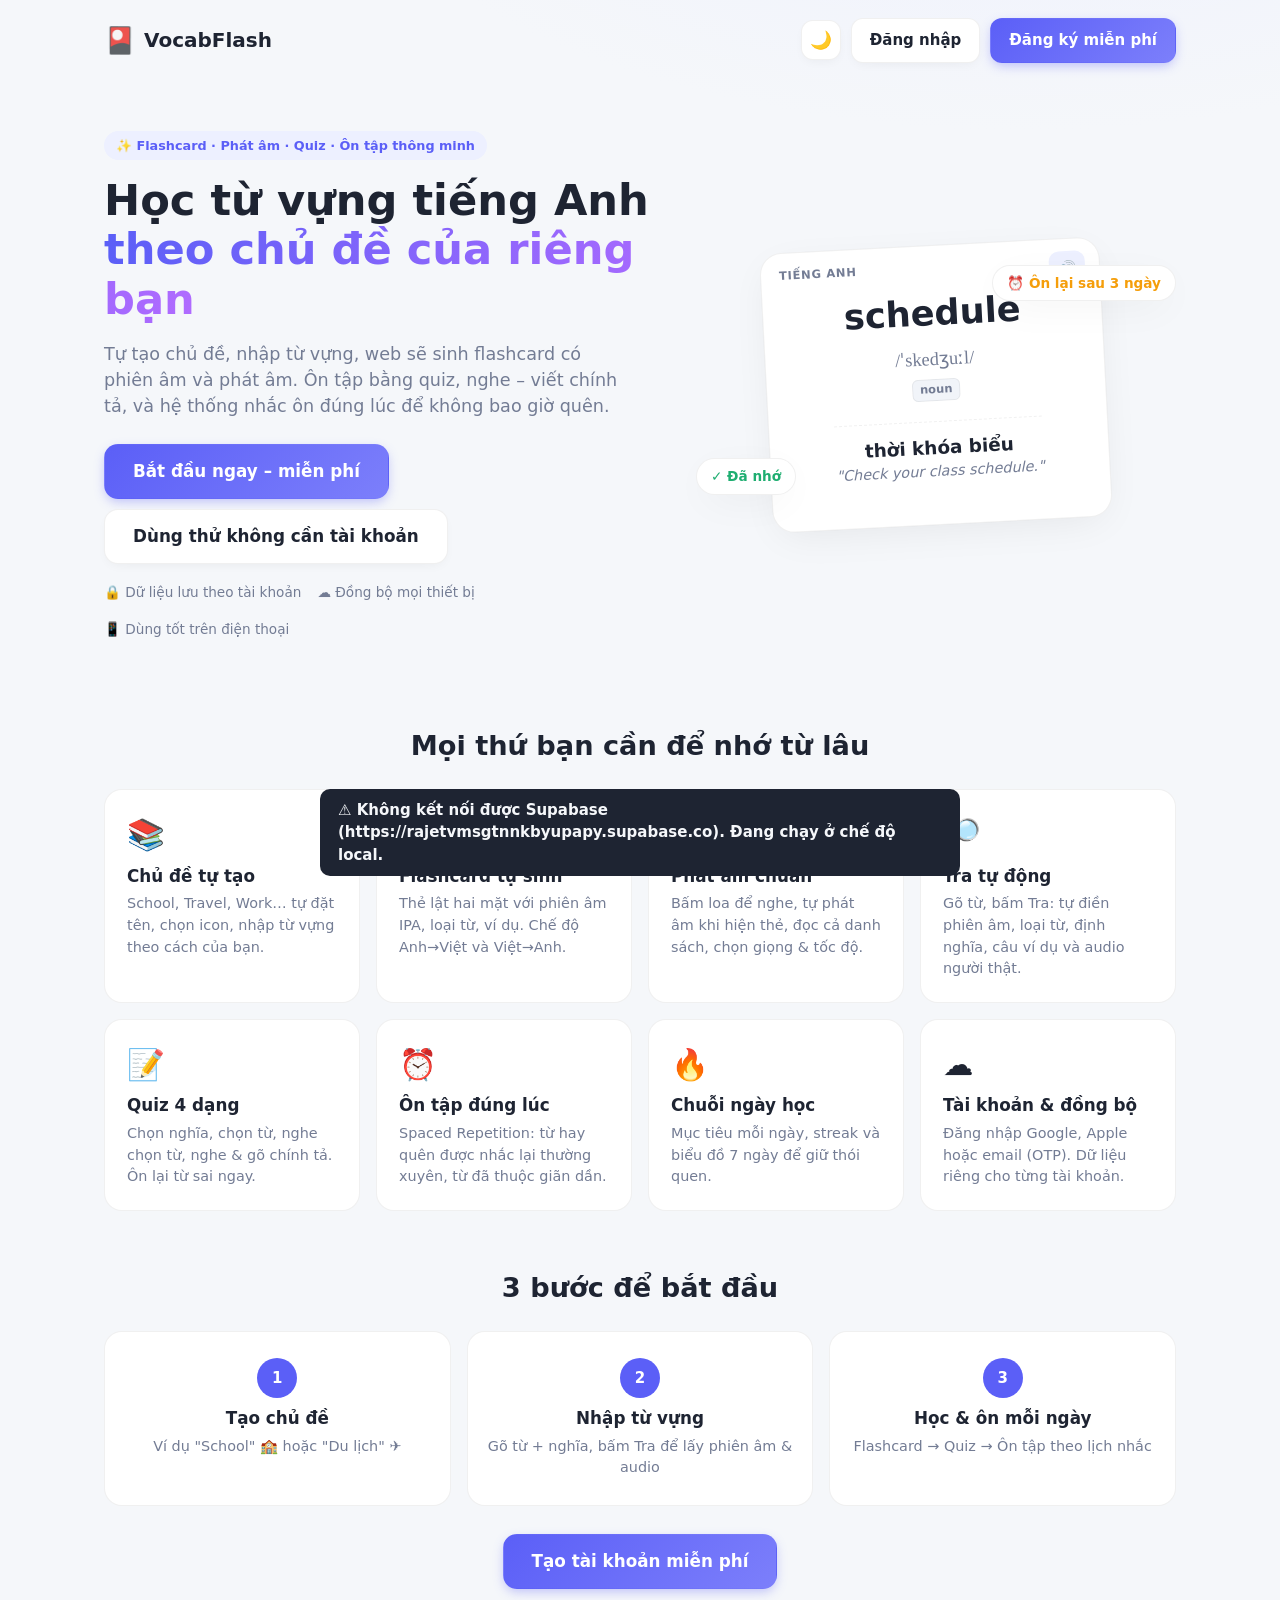
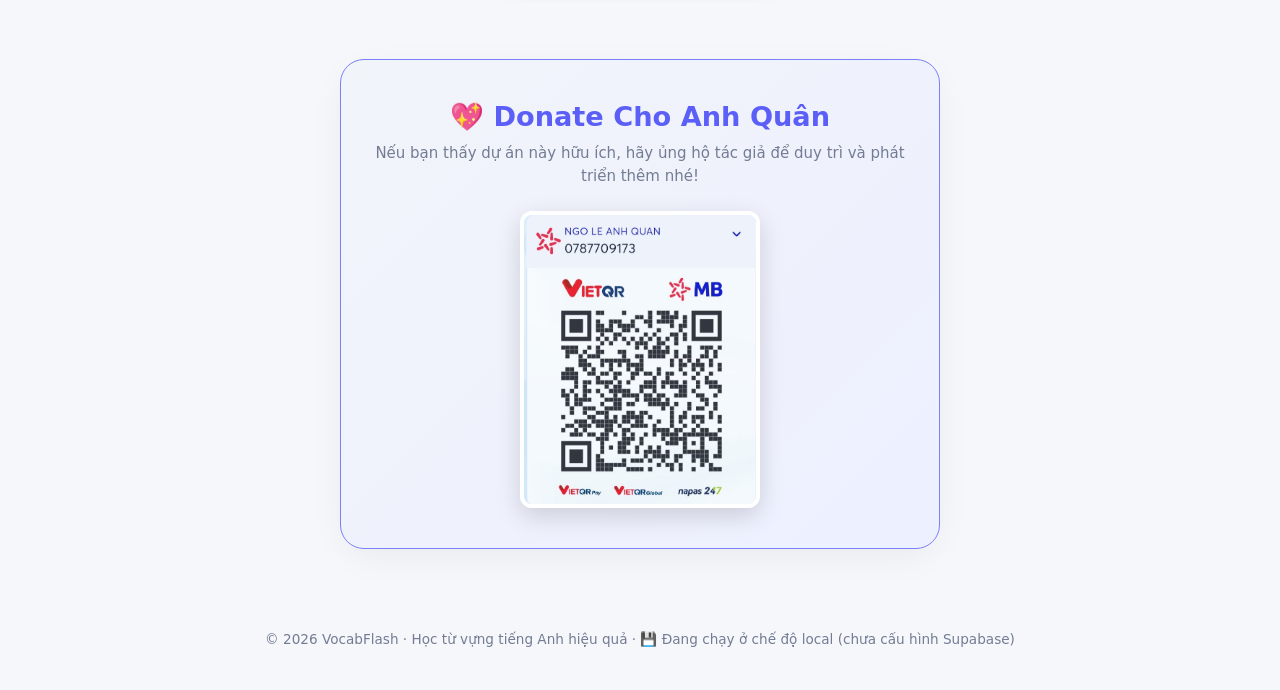
==== commit f0482edf: "PWA, chống từ trùng, hoàn tác xoá, đồng/trái nghĩa có nghĩa, nâng cấp ngữ pháp (trục thời gian, bài " ====
--- a/index.html
+++ b/index.html
@@ -6,6 +6,13 @@
   <meta name="description" content="VocabFlash – học từ vựng tiếng Anh theo chủ đề tự tạo với flashcard, phát âm, quiz và ôn tập thông minh.">
   <title>VocabFlash – Học từ vựng tiếng Anh</title>
   <link rel="icon" href="data:image/svg+xml,<svg xmlns='http://www.w3.org/2000/svg' viewBox='0 0 100 100'><text y='.9em' font-size='90'>🎴</text></svg>">
+  <!-- PWA: cài lên màn hình chính, mở được khi mất mạng (sw.js) -->
+  <link rel="manifest" href="manifest.webmanifest">
+  <meta name="theme-color" content="#5b5ff7">
+  <link rel="apple-touch-icon" href="img/apple-touch-icon.png">
+  <meta name="apple-mobile-web-app-capable" content="yes">
+  <meta name="apple-mobile-web-app-status-bar-style" content="default">
+  <meta name="apple-mobile-web-app-title" content="VocabFlash">
   <link rel="stylesheet" href="css/base.css">
   <link rel="stylesheet" href="css/layout.css">
   <link rel="stylesheet" href="css/views.css">
@@ -71,7 +78,7 @@
   <div id="modalRoot"></div>
   <div id="toast" class="toast"></div>
 
-  <script src="js/secrets.js?v=9"></script>
-  <script type="module" src="js/main.js?v=9"></script>
+  <script src="js/secrets.js?v=13"></script>
+  <script type="module" src="js/main.js?v=13"></script>
 </body>
 </html>
--- a/css/base.css
+++ b/css/base.css
@@ -1,41 +1,45 @@
 /* ============ Tokens ============ */
 :root {
-  --bg: #f4f6fb;
+  --bg: #f5f7fa;
   --surface: #ffffff;
-  --surface-2: #f0f2f8;
-  --border: #e3e7f0;
-  --text: #1c2233;
-  --muted: #6b7386;
+  --surface-2: #f1f4f9;
+  --glass: rgba(255, 255, 255, 0.75);
+  --border: rgba(0, 0, 0, 0.06);
+  --text: #1e2432;
+  --muted: #737c94;
   --primary: #5b5ff7;
   --primary-2: #7c7ffb;
-  --primary-soft: #eceeff;
-  --success: #22a06b;
+  --primary-soft: #edf0ff;
+  --success: #1fae71;
   --success-soft: #e3f7ee;
-  --danger: #e5484d;
-  --danger-soft: #fde9ea;
-  --warn: #e69b00;
-  --warn-soft: #fff4d6;
-  --shadow: 0 6px 24px rgba(28, 34, 51, 0.08);
-  --radius: 14px;
-  --sidebar-w: 270px;
+  --danger: #ef4444;
+  --danger-soft: #fee2e2;
+  --warn: #f59e0b;
+  --warn-soft: #fef3c7;
+  --shadow: 0 10px 40px -10px rgba(0, 0, 0, 0.08);
+  --shadow-sm: 0 4px 12px -4px rgba(0, 0, 0, 0.06);
+  --radius: 18px;
+  --sidebar-w: 280px;
 }
 :root[data-theme="dark"] {
-  --bg: #0f1220;
-  --surface: #181c2e;
-  --surface-2: #20253a;
-  --border: #2b3149;
-  --text: #e8eaf3;
-  --muted: #9aa1b8;
-  --primary: #7f83ff;
-  --primary-2: #9a9dff;
-  --primary-soft: #262b4d;
-  --success: #3ccf8a;
-  --success-soft: #16352a;
-  --danger: #ff6b70;
-  --danger-soft: #3d1f22;
-  --warn: #ffb52b;
-  --warn-soft: #3d3012;
-  --shadow: 0 6px 24px rgba(0, 0, 0, 0.35);
+  --bg: #0b0f19;
+  --surface: #141b2d;
+  --surface-2: #1c2438;
+  --glass: rgba(20, 27, 45, 0.75);
+  --border: rgba(255, 255, 255, 0.06);
+  --text: #e2e8f0;
+  --muted: #94a3b8;
+  --primary: #818cf8;
+  --primary-2: #a5b4fc;
+  --primary-soft: #1e293b;
+  --success: #34d399;
+  --success-soft: #064e3b;
+  --danger: #fb7185;
+  --danger-soft: #881337;
+  --warn: #fbbf24;
+  --warn-soft: #78350f;
+  --shadow: 0 10px 40px -10px rgba(0, 0, 0, 0.5);
+  --shadow-sm: 0 4px 12px -4px rgba(0, 0, 0, 0.3);
 }
 
 /* ============ Reset & typography ============ */
@@ -72,31 +76,34 @@
 /* ============ Buttons ============ */
 .btn {
   display: inline-flex; align-items: center; gap: 8px;
-  padding: 9px 16px; border-radius: 10px;
+  padding: 10px 18px; border-radius: 12px;
   border: 1px solid var(--border); background: var(--surface);
-  color: var(--text); font-weight: 600; transition: .15s;
-  white-space: nowrap;
+  color: var(--text); font-weight: 600; transition: all 0.2s cubic-bezier(0.4, 0, 0.2, 1);
+  white-space: nowrap; box-shadow: var(--shadow-sm);
 }
-.btn:hover { border-color: var(--primary-2); color: var(--primary); }
-.btn:disabled, .btn.disabled { opacity: .5; cursor: not-allowed; }
-.btn-primary { background: var(--primary); border-color: var(--primary); color: #fff; }
-.btn-primary:hover { background: var(--primary-2); color: #fff; }
-.btn-success { background: var(--success); border-color: var(--success); color: #fff; }
-.btn-success:hover { filter: brightness(1.08); color: #fff; }
-.btn-danger { background: var(--danger); border-color: var(--danger); color: #fff; }
-.btn-danger:hover { filter: brightness(1.08); color: #fff; }
-.btn-ghost { background: transparent; border-color: transparent; }
-.btn-sm { padding: 6px 11px; font-size: .85rem; }
-.btn-lg { padding: 13px 24px; font-size: 1.05rem; }
-.btn-block { width: 100%; justify-content: center; padding: 12px; }
+.btn:hover { border-color: var(--primary-2); color: var(--primary); transform: translateY(-1px); box-shadow: 0 6px 16px -4px rgba(91, 95, 247, 0.2); }
+.btn:active { transform: translateY(1px); box-shadow: none; }
+.btn:disabled, .btn.disabled { opacity: .5; cursor: not-allowed; pointer-events: none; }
+.btn-primary { background: linear-gradient(135deg, var(--primary), var(--primary-2)); border-color: transparent; color: #fff; box-shadow: 0 4px 12px -2px rgba(91, 95, 247, 0.4); }
+.btn-primary:hover { transform: translateY(-2px); box-shadow: 0 8px 20px -4px rgba(91, 95, 247, 0.5); color: #fff; filter: brightness(1.05); }
+.btn-success { background: linear-gradient(135deg, var(--success), #34d399); border-color: transparent; color: #fff; box-shadow: 0 4px 12px -2px rgba(34, 160, 107, 0.4); }
+.btn-success:hover { transform: translateY(-2px); box-shadow: 0 8px 20px -4px rgba(34, 160, 107, 0.5); color: #fff; filter: brightness(1.05); }
+.btn-danger { background: linear-gradient(135deg, var(--danger), #fb7185); border-color: transparent; color: #fff; box-shadow: 0 4px 12px -2px rgba(229, 72, 77, 0.4); }
+.btn-danger:hover { transform: translateY(-2px); box-shadow: 0 8px 20px -4px rgba(229, 72, 77, 0.5); color: #fff; filter: brightness(1.05); }
+.btn-ghost { background: transparent; border-color: transparent; box-shadow: none; }
+.btn-ghost:hover { background: var(--surface-2); box-shadow: none; transform: none; }
+.btn-sm { padding: 6px 12px; font-size: .85rem; border-radius: 9px; }
+.btn-lg { padding: 14px 28px; font-size: 1.05rem; border-radius: 14px; }
+.btn-block { width: 100%; justify-content: center; padding: 14px; }
 .btn-icon {
-  width: 36px; height: 36px; border-radius: 10px;
+  width: 40px; height: 40px; border-radius: 12px;
   border: 1px solid var(--border); background: var(--surface);
   color: var(--text); display: inline-flex; align-items: center; justify-content: center;
-  font-size: 1.05rem; transition: .15s; flex-shrink: 0;
+  font-size: 1.1rem; transition: all 0.2s cubic-bezier(0.4, 0, 0.2, 1); flex-shrink: 0; box-shadow: var(--shadow-sm);
 }
-.btn-icon:hover { border-color: var(--primary-2); color: var(--primary); }
-.btn-icon.sm { width: 30px; height: 30px; font-size: .9rem; }
+.btn-icon:hover { border-color: var(--primary-2); color: var(--primary); transform: translateY(-2px); box-shadow: 0 6px 16px -4px rgba(91, 95, 247, 0.2); }
+.btn-icon:active { transform: translateY(1px); box-shadow: none; }
+.btn-icon.sm { width: 34px; height: 34px; font-size: .95rem; border-radius: 10px; }
 .btn-speak { color: var(--primary); border-color: transparent; background: var(--primary-soft); }
 .btn-speak:hover { background: var(--primary); color: #fff; }
 .btn-speak.playing { animation: pulse .8s infinite; }
@@ -179,6 +186,12 @@
   font-weight: 600; opacity: 0; pointer-events: none; transition: .25s; z-index: 200; max-width: 90vw;
 }
 .toast.show { opacity: 1; transform: translateX(-50%) translateY(0); }
+.toast.has-action { pointer-events: auto; display: flex; align-items: center; gap: 14px; }
+.toast button {
+  background: var(--primary); color: #fff; border: 0; border-radius: 8px;
+  padding: 6px 12px; font-weight: 700; font-size: .9rem; cursor: pointer; white-space: nowrap;
+}
+.toast button:hover { filter: brightness(1.1); }
 
 @media (max-width: 860px) {
   .form-grid { grid-template-columns: 1fr; }
--- a/css/layout.css
+++ b/css/layout.css
@@ -16,14 +16,16 @@
 .main { flex: 1; min-width: 0; display: flex; flex-direction: column; }
 .topbar {
   display: flex; align-items: center; gap: 12px;
-  padding: 12px 20px;
-  background: var(--surface);
+  padding: 14px 24px;
+  background: var(--glass);
+  backdrop-filter: blur(16px);
+  -webkit-backdrop-filter: blur(16px);
   border-bottom: 1px solid var(--border);
   position: sticky; top: 0; z-index: 10;
 }
-.topbar-title { flex: 1; font-weight: 600; font-size: 1.05rem; }
+.topbar-title { flex: 1; font-weight: 700; font-size: 1.15rem; letter-spacing: -0.01em; }
 #btnMenu { display: none; }
-.view { padding: 24px; max-width: 1100px; width: 100%; margin: 0 auto; }
+.view { padding: 30px; max-width: 1140px; width: 100%; margin: 0 auto; }
 
 /* Sidebar */
 .brand { display: flex; align-items: center; gap: 12px; padding: 18px 20px 12px; }
--- a/css/views.css
+++ b/css/views.css
@@ -6,12 +6,16 @@
 .toolbar select.input { max-width: 190px; width: auto; }
 
 /* ============ Trang chủ ============ */
-.stats { display: grid; grid-template-columns: repeat(auto-fit, minmax(150px, 1fr)); gap: 14px; margin-bottom: 24px; }
-.stat { background: var(--surface); border: 1px solid var(--border); border-radius: var(--radius); padding: 16px 18px; }
-.stat .n { font-size: 1.8rem; font-weight: 700; line-height: 1.1; }
-.stat .l { font-size: .82rem; color: var(--muted); margin-top: 4px; }
+.stats { display: grid; grid-template-columns: repeat(auto-fit, minmax(150px, 1fr)); gap: 16px; margin-bottom: 28px; }
+.stat { background: var(--surface); border: 1px solid var(--border); border-radius: var(--radius); padding: 18px 20px; transition: transform 0.2s cubic-bezier(0.4, 0, 0.2, 1), box-shadow 0.2s; box-shadow: var(--shadow-sm); }
+.stat:hover { transform: translateY(-3px); box-shadow: var(--shadow); border-color: rgba(91, 95, 247, 0.2); }
+.stat .n { font-size: 2rem; font-weight: 800; line-height: 1.1; letter-spacing: -0.02em; }
+.stat .l { font-size: .85rem; color: var(--muted); margin-top: 6px; font-weight: 500; }
+.stat.accent { background: linear-gradient(135deg, var(--surface), var(--primary-soft)); }
 .stat.accent .n { color: var(--primary); }
+.stat.good { background: linear-gradient(135deg, var(--surface), var(--success-soft)); }
 .stat.good .n { color: var(--success); }
+.stat.warn { background: linear-gradient(135deg, var(--surface), var(--warn-soft)); }
 .stat.warn .n { color: var(--warn); }
 
 .dash-grid { display: grid; grid-template-columns: 1fr 1fr; gap: 16px; margin-bottom: 20px; }
@@ -148,11 +152,17 @@
 .mic-result.ok { color: var(--success); font-weight: 600; }
 .mic-result.bad { color: var(--danger); }
 .btn.listening { border-color: var(--danger); color: var(--danger); animation: pulse .9s infinite; }
-.quick-actions { display: flex; gap: 10px; flex-wrap: wrap; }
-.qa { display: inline-flex; align-items: center; gap: 8px; padding: 9px 14px; border-radius: 999px; border: 1px solid var(--border); background: var(--surface); color: var(--text); font-weight: 600; font-size: .9rem; cursor: pointer; transition: .15s; }
-.qa:hover { border-color: var(--primary); color: var(--primary); }
-.qa span { font-size: 1.1rem; }
-.qa small { background: var(--surface-2); border-radius: 999px; padding: 0 7px; font-size: .75rem; color: var(--muted); }
+
+/* Quick Actions */
+.quick-actions { display: flex; gap: 10px; flex-wrap: wrap; margin-bottom: 24px; }
+.qa { display: inline-flex; align-items: center; gap: 8px; padding: 10px 16px; border-radius: 999px; border: 1px solid var(--border); background: var(--surface); color: var(--text); font-weight: 600; font-size: .95rem; cursor: pointer; transition: all 0.2s cubic-bezier(0.4, 0, 0.2, 1); box-shadow: var(--shadow-sm); }
+.qa:hover { border-color: transparent; color: var(--primary); background: var(--primary-soft); transform: translateY(-2px); box-shadow: 0 6px 16px -4px rgba(91, 95, 247, 0.25); }
+.qa:active { transform: translateY(1px); box-shadow: none; }
+.qa span { font-size: 1.15rem; transition: transform 0.2s; }
+.qa:hover span { transform: scale(1.15); }
+.qa small { background: var(--surface-2); border-radius: 999px; padding: 2px 8px; font-size: .75rem; color: var(--muted); transition: background 0.2s; }
+.qa:hover small { background: var(--surface); color: var(--primary); }
+
 .cloze-sentence { font-size: 1.35rem; font-weight: 600; line-height: 1.5; margin: 8px 0 10px; }
 .cloze-blank { display: inline-block; border-bottom: 3px solid var(--primary); color: var(--primary); letter-spacing: 2px; padding: 0 4px; }
 .lib-grid { display: grid; gap: 10px; }
@@ -284,6 +294,64 @@
 .result-list h3 { text-align: left; margin-top: 10px; }
 @media (max-width: 860px) { .g-levels { grid-template-columns: 1fr; } .g-frow { flex-direction: column; align-items: stretch; } .g-tag { width: auto; } .g-q { font-size: 1.15rem; } }
 
+/* ---- Lý thuyết: trục thời gian ---- */
+.g-tl-card { padding-bottom: 8px; }
+.tl { display: block; width: 100%; max-width: 820px; height: auto; margin: 8px auto 0; font-family: inherit; }
+.tl-axis { stroke: var(--muted); stroke-width: 3; stroke-linecap: round; }
+.tl-axis-head { fill: var(--muted); }
+.tl-now { stroke: var(--primary); stroke-width: 3; stroke-dasharray: 5 4; }
+.tl-zone { fill: var(--muted); font-size: 12px; font-weight: 700; letter-spacing: .5px; }
+.tl-zone.now { fill: var(--primary); }
+.tl-dot { fill: var(--primary); stroke: var(--surface); stroke-width: 3; }
+.tl-span { fill: var(--primary); opacity: .85; }
+.tl-span.dashed { fill: none; stroke: var(--primary); stroke-width: 3; stroke-dasharray: 8 5; opacity: 1; }
+.tl-span-arrow, .tl-arrow-head { fill: var(--primary); }
+.tl-arrow { stroke: var(--primary); stroke-width: 4; stroke-linecap: round; }
+.tl-lead { stroke: var(--border); stroke-width: 1.5; }
+.tl-label { fill: var(--text); font-size: 13px; font-weight: 600; }
+/* ---- Lý thuyết: khối công thức ---- */
+.g-h { margin: 22px 0 10px; font-size: 1.05rem; }
+.g-fgrid { display: grid; grid-template-columns: repeat(3, 1fr); gap: 14px; }
+.g-fblock { border-radius: var(--radius); padding: 16px; border: 1px solid var(--border); background: var(--surface); border-top: 5px solid var(--success); display: flex; flex-direction: column; gap: 10px; }
+.g-fblock.bad { border-top-color: var(--danger); } .g-fblock.q { border-top-color: var(--warn); }
+.g-fhead { font-weight: 800; font-size: .95rem; display: flex; align-items: center; gap: 8px; }
+.g-fhead span { width: 26px; height: 26px; border-radius: 8px; display: inline-flex; align-items: center; justify-content: center; font-weight: 900; background: var(--success-soft); color: var(--success); }
+.g-fblock.bad .g-fhead span { background: var(--danger-soft); color: var(--danger); }
+.g-fblock.q .g-fhead span { background: var(--warn-soft); color: var(--warn); }
+.g-fblock code { display: block; font-size: 1.02rem; font-weight: 700; padding: 10px 12px; border-radius: 10px; background: var(--surface-2); line-height: 1.6; }
+.g-fex { display: flex; gap: 8px; align-items: flex-start; font-size: .92rem; }
+/* ---- Lý thuyết: cách dùng (callout đánh số) + câu ví dụ bấm để xem nghĩa ---- */
+.g-usegrid { display: grid; grid-template-columns: repeat(auto-fit, minmax(300px, 1fr)); gap: 12px; }
+.g-use { display: flex; gap: 12px; padding: 14px 16px; border-radius: var(--radius); background: var(--primary-soft); border-left: 5px solid var(--primary); }
+.g-usen { width: 30px; height: 30px; border-radius: 50%; background: var(--primary); color: #fff; font-weight: 800; display: flex; align-items: center; justify-content: center; flex-shrink: 0; }
+.g-usebody { display: flex; flex-direction: column; gap: 8px; min-width: 0; }
+.g-flip { display: flex; align-items: center; gap: 8px; flex-wrap: wrap; cursor: pointer; padding: 8px 10px; border-radius: 10px; background: var(--surface); border: 1px dashed var(--border); transition: .15s; }
+.g-flip:hover { border-color: var(--primary-2); }
+.g-flip .en { font-style: italic; font-weight: 600; flex: 1; min-width: 0; }
+.g-flip .vi { display: none; width: 100%; color: var(--muted); font-size: .9rem; padding-left: 40px; }
+.g-flip.show .vi { display: block; animation: fade .2s; }
+.g-flip.show { border-style: solid; border-color: var(--primary); }
+/* ---- Lý thuyết: thẻ ví dụ lật 3D ---- */
+.g-exgrid { display: grid; grid-template-columns: repeat(auto-fill, minmax(220px, 1fr)); gap: 12px; }
+.g-excard { perspective: 900px; cursor: pointer; min-height: 120px; }
+.g-exin { position: relative; width: 100%; height: 100%; min-height: 120px; transition: transform .5s; transform-style: preserve-3d; }
+.g-excard.show .g-exin { transform: rotateY(180deg); }
+.g-exface { position: absolute; inset: 0; backface-visibility: hidden; -webkit-backface-visibility: hidden; border-radius: var(--radius); padding: 14px; display: flex; flex-direction: column; gap: 8px; align-items: flex-start; justify-content: center; border: 1px solid var(--border); background: var(--surface); box-shadow: var(--shadow-sm); }
+.g-exface .hint { margin-top: auto; font-size: .72rem; color: var(--muted); align-self: flex-end; }
+.g-exface.back { transform: rotateY(180deg); background: linear-gradient(135deg, var(--primary), var(--primary-2)); color: #fff; font-weight: 600; font-size: 1.02rem; }
+/* ---- Callout (Notion-style) ---- */
+.callout { display: flex; gap: 12px; padding: 14px 16px; border-radius: var(--radius); background: var(--surface-2); border: 1px solid var(--border); line-height: 1.6; }
+.callout-ic { font-size: 1.2rem; flex-shrink: 0; }
+.callout.warn { background: var(--warn-soft); border-color: transparent; }
+.callout.sig { flex-direction: column; gap: 10px; background: var(--surface); align-self: start; }
+.callout.ai { flex-direction: column; gap: 6px; background: var(--primary-soft); border-color: transparent; text-align: left; margin-top: 12px; }
+.callout-h { font-weight: 800; }
+.g-explain { white-space: pre-line; line-height: 1.7; }
+.g-explain-btn { margin-top: 8px; }
+.g-topic.on { background: var(--primary); color: #fff; }
+.g-topic { cursor: pointer; }
+@media (max-width: 860px) { .g-fgrid { grid-template-columns: 1fr; } .g-usegrid { grid-template-columns: 1fr; } }
+
 /* ============ Chợ chủ đề ============ */
 .ex-card { display: flex; flex-direction: column; gap: 8px; transition: .15s; }
 .ex-card .icon { font-size: 2rem; }
@@ -302,3 +370,27 @@
 .topic-card:hover .card-del { opacity: 1; }
 .topic-card .card-del:hover { border-color: var(--danger); opacity: 1; transform: scale(1.08); }
 @media (hover: none) { .topic-card .card-del { opacity: .7; } }
+/* Bookmarklet */
+.bookmarklet { cursor: grab; font-size: 1.05rem; padding: 11px 20px; }
+.bookmarklet:active { cursor: grabbing; }
+.bm-manual { background: var(--surface-2); border: 1px solid var(--border); border-radius: 10px; padding: 8px 12px; }
+.bm-manual summary { cursor: pointer; font-weight: 600; font-size: .9rem; }
+/* Audition – gõ từ nghe được (chế độ chỉ nghe) */
+.au-dict { display: flex; gap: 8px; justify-content: center; align-items: center; flex-wrap: wrap; margin-top: 10px; width: 100%; }
+.au-dict .input { max-width: 300px; text-align: center; font-size: 1.1rem; }
+.au-dict-res { min-height: 24px; margin-top: 8px; font-size: 1rem; color: var(--text); }
+.au-tick { font-weight: 700; }
+.au-tick.ok { color: var(--success); } .au-tick.bad { color: var(--danger); }
+
+/* ============ Đồng nghĩa / trái nghĩa & cảnh báo trùng ============ */
+.syn { color: var(--success); }
+.ant { color: var(--danger); }
+.rel-row { display: inline-flex; flex-wrap: wrap; align-items: center; gap: 4px 6px; }
+.rel { display: inline-flex; align-items: baseline; gap: 4px; padding: 1px 8px; border-radius: 999px; font-weight: 600; background: var(--surface-2); }
+.rel small { font-weight: 500; color: var(--muted); font-size: .8em; }
+.rel.syn { background: var(--success-soft); }
+.rel.ant { background: var(--danger-soft); }
+.fc-rel { display: flex; gap: 14px; flex-wrap: wrap; justify-content: center; margin-top: 10px; font-size: .95rem; }
+.fc-rel .rel-row { justify-content: center; }
+.dup-hint { color: var(--warn); font-weight: 600; min-height: 0; }
+.dup-hint:empty { display: none; }
